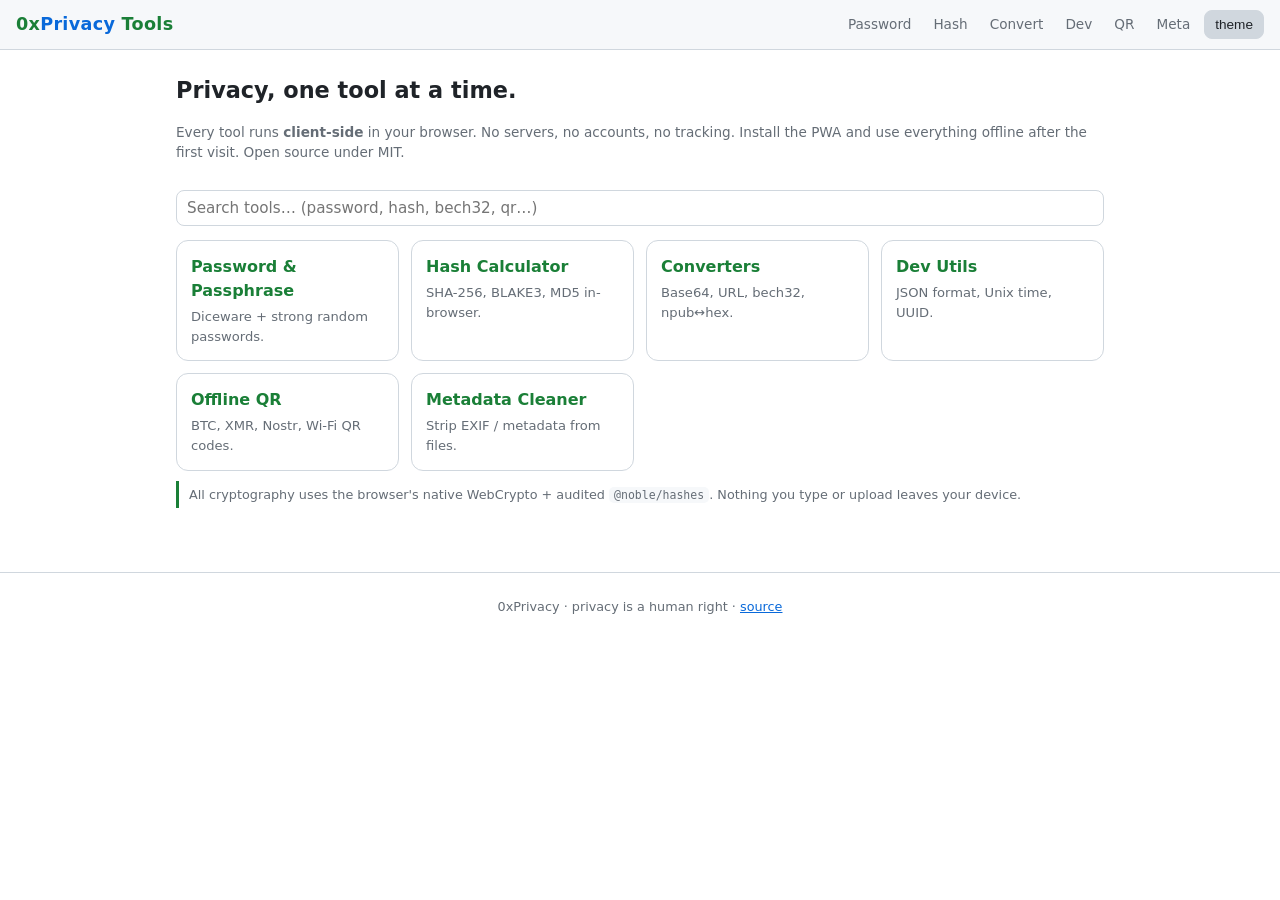
==== index.html @ 32b3b574 "0xPrivacy Tools MVP: 6 client-side privacy tools + PWA shell - Static, zero-backend architecture; al" ====
<!doctype html>
<html lang="en" data-theme="dark">
<head>
<meta charset="utf-8"/>
<meta name="viewport" content="width=device-width,initial-scale=1"/>
<meta name="theme-color" content="#0d1117"/>
<title>0xPrivacy Tools — privacy Swiss Army knife</title>
<link rel="manifest" href="./manifest.webmanifest"/>
<link rel="icon" href="./assets/img/icon.svg" type="image/svg+xml"/>
<link rel="stylesheet" href="./assets/css/shell.css"/>
<script src="./assets/js/shell.js" defer></script>
</head>
<body>
<header>
  <a class="brand" href="./index.html">0x<span>Privacy</span> Tools</a>
  <span class="offline-pill">offline</span>
  <nav>
    <a href="./tools/password/index.html">Password</a>
    <a href="./tools/hash/index.html">Hash</a>
    <a href="./tools/converters/index.html">Convert</a>
    <a href="./tools/devutils/index.html">Dev</a>
    <a href="./tools/qrcode/index.html">QR</a>
    <a href="./tools/metadata/index.html">Meta</a>
    <button class="btn" data-theme-toggle>theme</button>
  </nav>
</header>
<main>
  <h1>Privacy, one tool at a time.</h1>
  <p class="muted">Every tool runs <b>client-side</b> in your browser. No servers, no accounts, no tracking.
  Install the PWA and use everything offline after the first visit. Open source under MIT.</p>
  <input id="q" placeholder="Search tools… (password, hash, bech32, qr…)" style="margin:14px 0"/>
  <div class="grid" id="grid"></div>
  <div class="note">All cryptography uses the browser's native WebCrypto + audited <code>@noble/hashes</code>.
  Nothing you type or upload leaves your device.</div>
</main>
<footer>
  0xPrivacy · privacy is a human right · <a class="link" href="https://github.com/NostrDanish/0xPrivacy-tools">source</a>
</footer>
<script>
const TOOLS = [
  {t:'Password & Passphrase', d:'Diceware + strong random passwords.', u:'./tools/password/index.html', k:'password diceware passphrase entropy'},
  {t:'Hash Calculator', d:'SHA-256, BLAKE3, MD5 in-browser.', u:'./tools/hash/index.html', k:'hash sha256 blake3 md5 checksum'},
  {t:'Converters', d:'Base64, URL, bech32, npub↔hex.', u:'./tools/converters/index.html', k:'base64 url bech32 npub hex nostr convert'},
  {t:'Dev Utils', d:'JSON format, Unix time, UUID.', u:'./tools/devutils/index.html', k:'json format unix timestamp uuid developer'},
  {t:'Offline QR', d:'BTC, XMR, Nostr, Wi-Fi QR codes.', u:'./tools/qrcode/index.html', k:'qr qrcode bitcoin monero nostr wifi offline'},
  {t:'Metadata Cleaner', d:'Strip EXIF / metadata from files.', u:'./tools/metadata/index.html', k:'metadata exif strip image pdf privacy'}
];
const grid = document.getElementById('grid'), q = document.getElementById('q');
function render(list){
  grid.innerHTML = list.map(x=>`<a class="toolcard" href="${x.u}"><div class="t">${x.t}</div><div class="d">${x.d}</div></a>`).join('') || '<p class="muted">No tools match.</p>';
}
render(TOOLS);
q.addEventListener('input', ()=>{
  const s = q.value.toLowerCase();
  render(TOOLS.filter(x=>!s || (x.t+x.d+x.k).toLowerCase().includes(s)));
});
</script>
</body>
</html>
---- assets/css/shell.css ----
:root{
  --bg:#0d1117; --bg2:#161b22; --fg:#e6edf3; --muted:#8b949e;
  --accent:#7ee787; --accent2:#58a6ff; --border:#30363d; --danger:#f85149;
  --card:#161b22; --radius:12px; --maxw:960px;
}
:root[data-theme="light"]{
  --bg:#ffffff; --bg2:#f6f8fa; --fg:#1f2328; --muted:#656d76;
  --accent:#1a7f37; --accent2:#0969da; --border:#d0d7de; --card:#ffffff;
}
*{box-sizing:border-box}
body{margin:0;font-family:system-ui,-apple-system,Segoe UI,Roboto,sans-serif;
  background:var(--bg);color:var(--fg);line-height:1.5}
header{position:sticky;top:0;z-index:10;background:var(--bg2);border-bottom:1px solid var(--border);
  display:flex;align-items:center;gap:12px;padding:10px 16px;flex-wrap:wrap}
.brand{font-weight:700;font-size:1.1rem;color:var(--accent);text-decoration:none;letter-spacing:.3px}
.brand span{color:var(--accent2)}
nav{display:flex;gap:6px;flex-wrap:wrap;margin-left:auto}
nav a{color:var(--muted);text-decoration:none;font-size:.85rem;padding:4px 8px;border-radius:8px}
nav a:hover{background:var(--border);color:var(--fg)}
.btn{background:var(--border);color:var(--fg);border:1px solid var(--border);border-radius:8px;
  padding:6px 10px;cursor:pointer;font-size:.85rem}
.btn:hover{background:var(--accent);color:#04140a}
.btn.primary{background:var(--accent);color:#04140a;border-color:var(--accent)}
main{max-width:var(--maxw);margin:0 auto;padding:20px 16px 64px}
.card{background:var(--card);border:1px solid var(--border);border-radius:var(--radius);padding:16px;margin-bottom:16px}
h1{font-size:1.4rem;margin:.2em 0 .4em}
h2{font-size:1.05rem;margin:0 0 .5em;color:var(--accent)}
p,li{color:var(--fg)}
.muted{color:var(--muted);font-size:.85rem}
input,textarea,select{width:100%;background:var(--bg);color:var(--fg);border:1px solid var(--border);
  border-radius:8px;padding:8px 10px;font-size:.95rem;font-family:inherit}
textarea{font-family:ui-monospace,SFMono-Regular,Menlo,monospace;resize:vertical;min-height:90px}
label{display:block;font-size:.85rem;margin:10px 0 4px;color:var(--muted)}
.row{display:flex;gap:8px;flex-wrap:wrap;align-items:center}
.row>*{flex:1;min-width:120px}
.grid{display:grid;grid-template-columns:repeat(auto-fill,minmax(220px,1fr));gap:12px}
.toolcard{display:block;text-decoration:none;color:var(--fg);background:var(--card);
  border:1px solid var(--border);border-radius:var(--radius);padding:14px;transition:.15s}
.toolcard:hover{border-color:var(--accent);transform:translateY(-2px)}
.toolcard .t{font-weight:600;color:var(--accent)}
.toolcard .d{font-size:.82rem;color:var(--muted);margin-top:4px}
code{background:var(--bg2);padding:1px 5px;border-radius:5px;font-size:.9em}
.output{background:var(--bg);border:1px solid var(--border);border-radius:8px;padding:10px;
  font-family:ui-monospace,monospace;font-size:.9rem;word-break:break-all;white-space:pre-wrap;min-height:40px}
.badge{display:inline-block;font-size:.7rem;padding:2px 6px;border-radius:6px;background:var(--bg2);
  border:1px solid var(--border);color:var(--muted);margin-left:6px}
footer{text-align:center;color:var(--muted);font-size:.8rem;padding:24px;border-top:1px solid var(--border)}
a.link{color:var(--accent2)}
.copy{position:relative}
.copybtn{position:absolute;top:6px;right:6px;font-size:.75rem;padding:2px 8px}
.note{font-size:.8rem;color:var(--muted);border-left:3px solid var(--accent);padding:4px 10px;margin-top:10px}
.offline-pill{font-size:.7rem;padding:2px 8px;border-radius:99px;background:var(--accent);color:#04140a;display:none}
body.offline .offline-pill{display:inline-block}
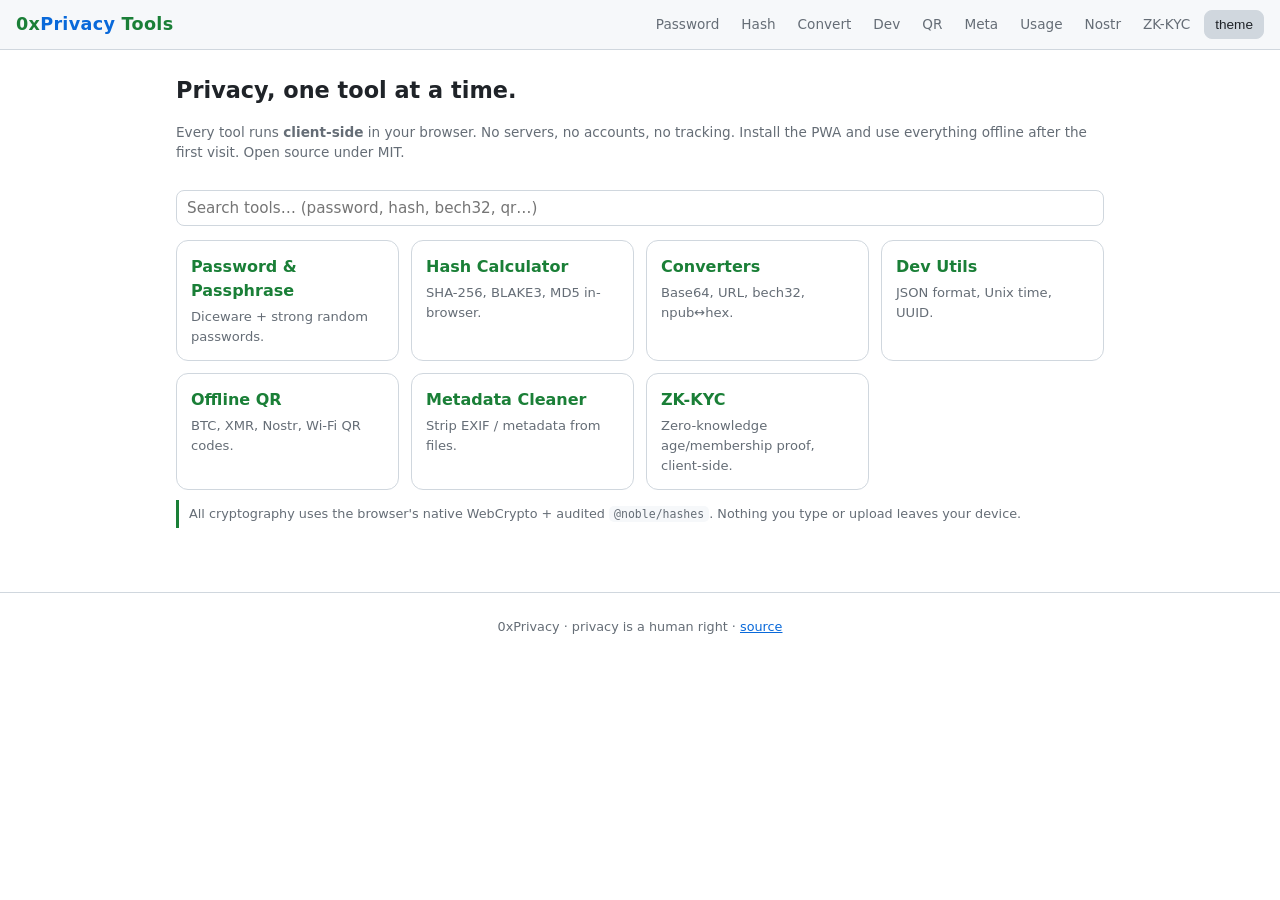
==== commit cbbe1c51: "Add ZK-KYC zero-knowledge age/membership proof tool + hub entry" ====
--- a/index.html
+++ b/index.html
@@ -21,6 +21,9 @@
     <a href="./tools/devutils/index.html">Dev</a>
     <a href="./tools/qrcode/index.html">QR</a>
     <a href="./tools/metadata/index.html">Meta</a>
+    <a href="./tools/analytics/index.html">Usage</a>
+    <a href="./tools/nostr/index.html">Nostr</a>
+    <a href="./tools/zk-kyc/index.html">ZK-KYC</a>
     <button class="btn" data-theme-toggle>theme</button>
   </nav>
 </header>
@@ -43,7 +46,8 @@
   {t:'Converters', d:'Base64, URL, bech32, npub↔hex.', u:'./tools/converters/index.html', k:'base64 url bech32 npub hex nostr convert'},
   {t:'Dev Utils', d:'JSON format, Unix time, UUID.', u:'./tools/devutils/index.html', k:'json format unix timestamp uuid developer'},
   {t:'Offline QR', d:'BTC, XMR, Nostr, Wi-Fi QR codes.', u:'./tools/qrcode/index.html', k:'qr qrcode bitcoin monero nostr wifi offline'},
-  {t:'Metadata Cleaner', d:'Strip EXIF / metadata from files.', u:'./tools/metadata/index.html', k:'metadata exif strip image pdf privacy'}
+  {t:'Metadata Cleaner', d:'Strip EXIF / metadata from files.', u:'./tools/metadata/index.html', k:'metadata exif strip image pdf privacy'},
+  {t:'ZK-KYC', d:'Zero-knowledge age/membership proof, client-side.', u:'./tools/zk-kyc/index.html', k:'zk zero knowledge kyc age proof privacy snark'}
 ];
 const grid = document.getElementById('grid'), q = document.getElementById('q');
 function render(list){
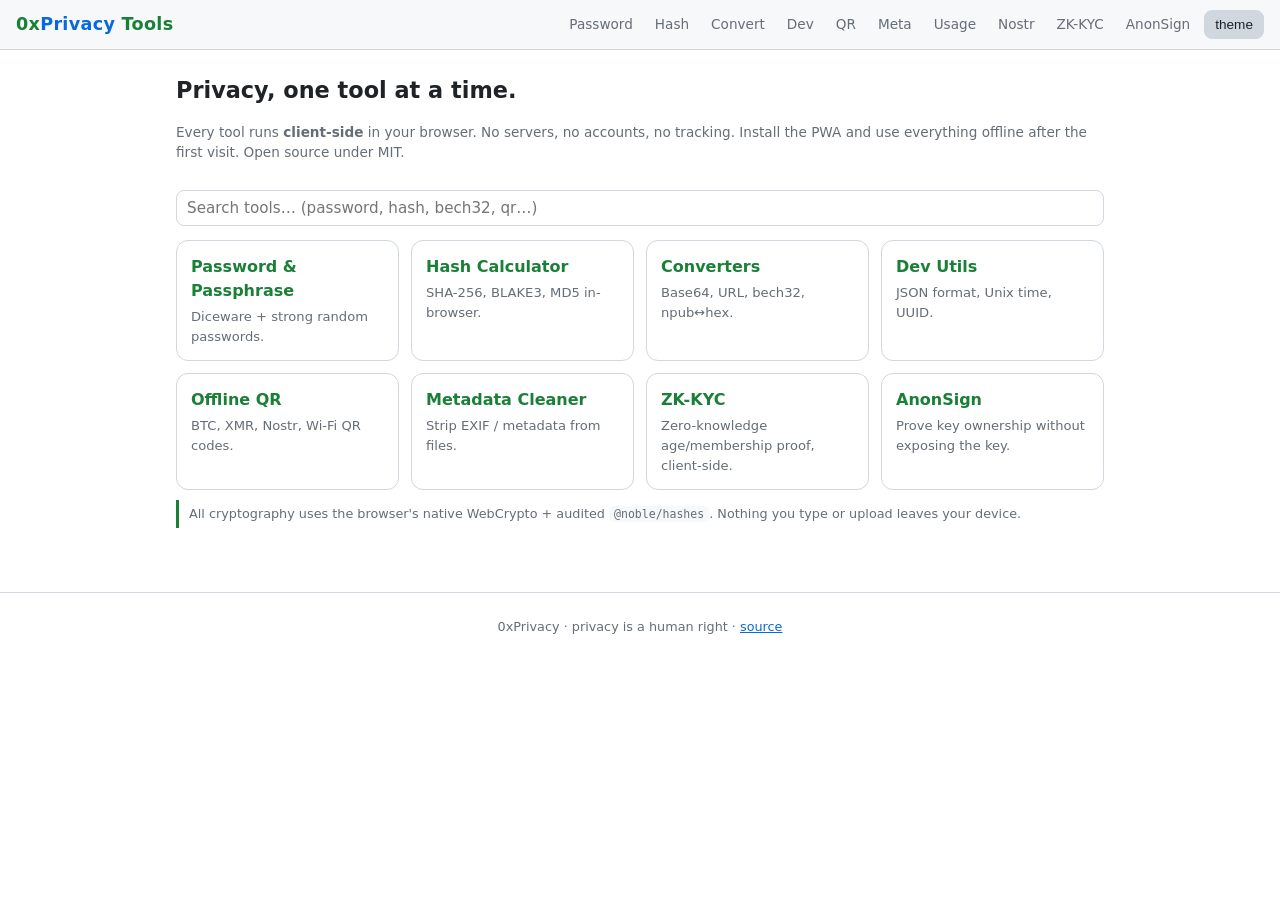
==== commit 943fdad6: "Add AnonSign ZK key-ownership proof tool + hub entry" ====
--- a/index.html
+++ b/index.html
@@ -24,6 +24,7 @@
     <a href="./tools/analytics/index.html">Usage</a>
     <a href="./tools/nostr/index.html">Nostr</a>
     <a href="./tools/zk-kyc/index.html">ZK-KYC</a>
+    <a href="./tools/anonsign/index.html">AnonSign</a>
     <button class="btn" data-theme-toggle>theme</button>
   </nav>
 </header>
@@ -47,7 +48,8 @@
   {t:'Dev Utils', d:'JSON format, Unix time, UUID.', u:'./tools/devutils/index.html', k:'json format unix timestamp uuid developer'},
   {t:'Offline QR', d:'BTC, XMR, Nostr, Wi-Fi QR codes.', u:'./tools/qrcode/index.html', k:'qr qrcode bitcoin monero nostr wifi offline'},
   {t:'Metadata Cleaner', d:'Strip EXIF / metadata from files.', u:'./tools/metadata/index.html', k:'metadata exif strip image pdf privacy'},
-  {t:'ZK-KYC', d:'Zero-knowledge age/membership proof, client-side.', u:'./tools/zk-kyc/index.html', k:'zk zero knowledge kyc age proof privacy snark'}
+  {t:'ZK-KYC', d:'Zero-knowledge age/membership proof, client-side.', u:'./tools/zk-kyc/index.html', k:'zk zero knowledge kyc age proof privacy snark'},
+  {t:'AnonSign', d:'Prove key ownership without exposing the key.', u:'./tools/anonsign/index.html', k:'zk anonymous signature schnorr nostr key proof'}
 ];
 const grid = document.getElementById('grid'), q = document.getElementById('q');
 function render(list){
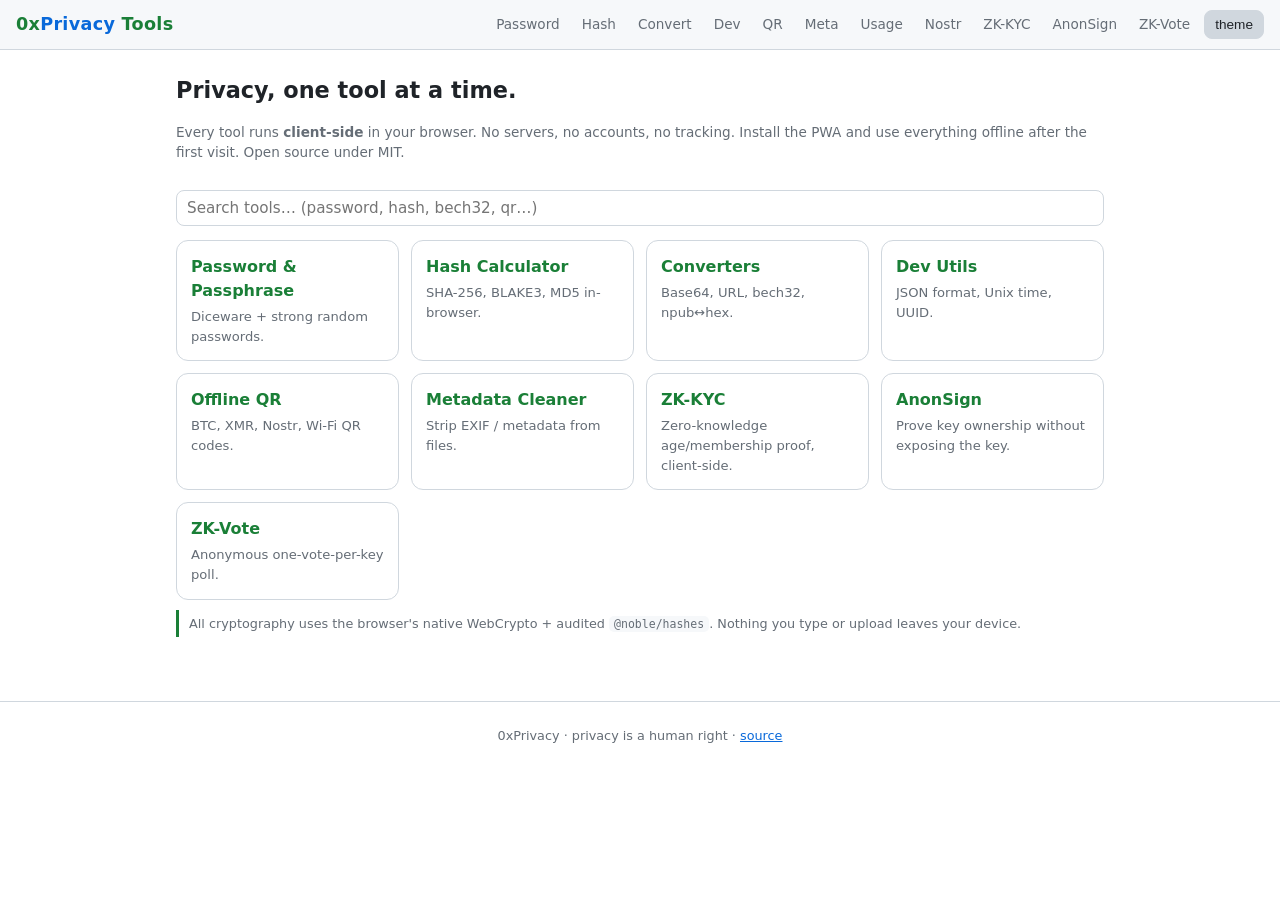
==== commit 78998aa6: "Add ZK-Vote anonymous one-vote-per-key poll tool + hub entry" ====
--- a/index.html
+++ b/index.html
@@ -25,6 +25,7 @@
     <a href="./tools/nostr/index.html">Nostr</a>
     <a href="./tools/zk-kyc/index.html">ZK-KYC</a>
     <a href="./tools/anonsign/index.html">AnonSign</a>
+    <a href="./tools/zk-vote/index.html">ZK-Vote</a>
     <button class="btn" data-theme-toggle>theme</button>
   </nav>
 </header>
@@ -49,7 +50,8 @@
   {t:'Offline QR', d:'BTC, XMR, Nostr, Wi-Fi QR codes.', u:'./tools/qrcode/index.html', k:'qr qrcode bitcoin monero nostr wifi offline'},
   {t:'Metadata Cleaner', d:'Strip EXIF / metadata from files.', u:'./tools/metadata/index.html', k:'metadata exif strip image pdf privacy'},
   {t:'ZK-KYC', d:'Zero-knowledge age/membership proof, client-side.', u:'./tools/zk-kyc/index.html', k:'zk zero knowledge kyc age proof privacy snark'},
-  {t:'AnonSign', d:'Prove key ownership without exposing the key.', u:'./tools/anonsign/index.html', k:'zk anonymous signature schnorr nostr key proof'}
+  {t:'AnonSign', d:'Prove key ownership without exposing the key.', u:'./tools/anonsign/index.html', k:'zk anonymous signature schnorr nostr key proof'},
+  {t:'ZK-Vote', d:'Anonymous one-vote-per-key poll.', u:'./tools/zk-vote/index.html', k:'zk vote anonymous poll nostr nullifier democracy'}
 ];
 const grid = document.getElementById('grid'), q = document.getElementById('q');
 function render(list){
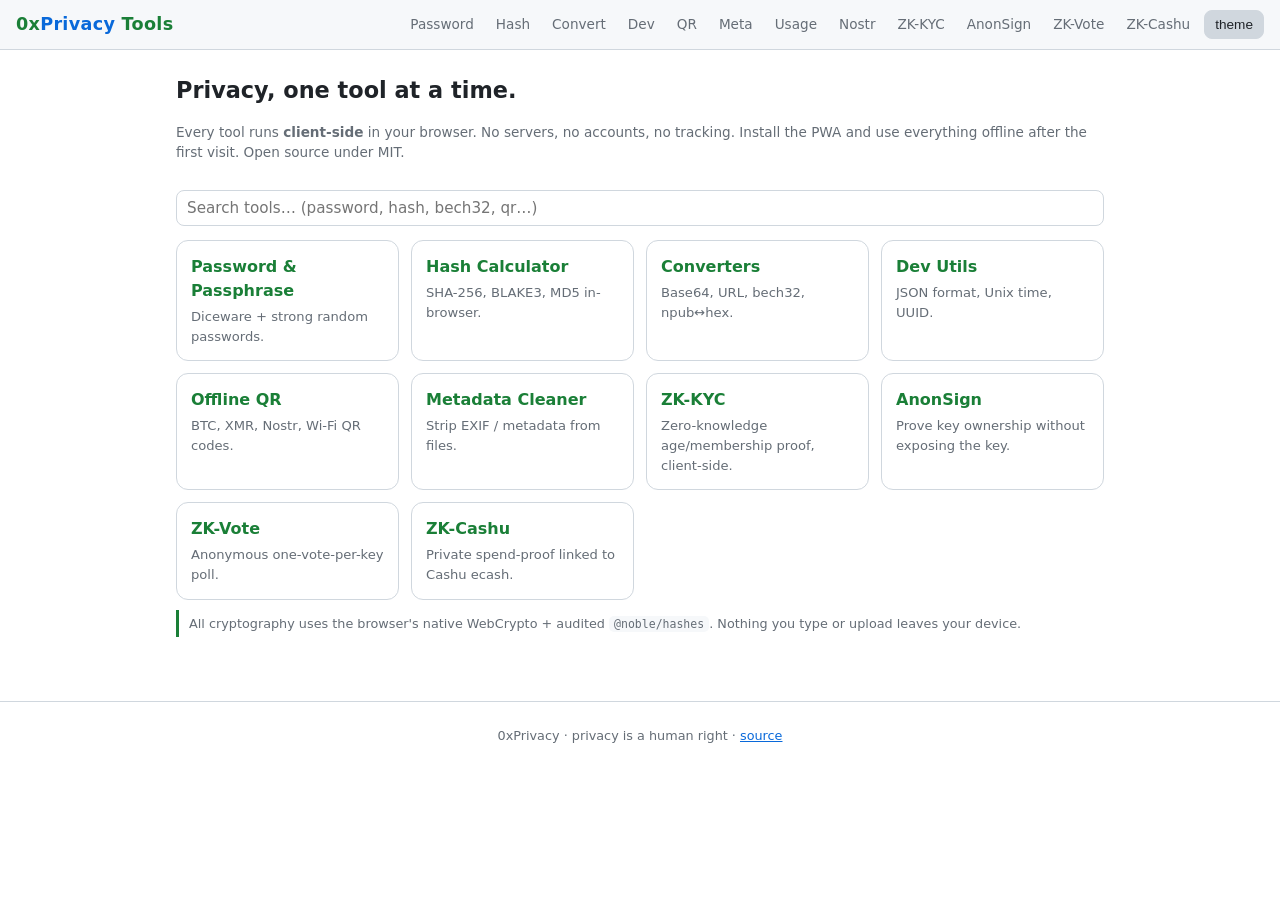
==== commit 3cba2e64: "Add ZK-Cashu private spend-proof linked to ecash + hub entry" ====
--- a/index.html
+++ b/index.html
@@ -26,6 +26,7 @@
     <a href="./tools/zk-kyc/index.html">ZK-KYC</a>
     <a href="./tools/anonsign/index.html">AnonSign</a>
     <a href="./tools/zk-vote/index.html">ZK-Vote</a>
+    <a href="./tools/zk-cashu/index.html">ZK-Cashu</a>
     <button class="btn" data-theme-toggle>theme</button>
   </nav>
 </header>
@@ -51,7 +52,8 @@
   {t:'Metadata Cleaner', d:'Strip EXIF / metadata from files.', u:'./tools/metadata/index.html', k:'metadata exif strip image pdf privacy'},
   {t:'ZK-KYC', d:'Zero-knowledge age/membership proof, client-side.', u:'./tools/zk-kyc/index.html', k:'zk zero knowledge kyc age proof privacy snark'},
   {t:'AnonSign', d:'Prove key ownership without exposing the key.', u:'./tools/anonsign/index.html', k:'zk anonymous signature schnorr nostr key proof'},
-  {t:'ZK-Vote', d:'Anonymous one-vote-per-key poll.', u:'./tools/zk-vote/index.html', k:'zk vote anonymous poll nostr nullifier democracy'}
+  {t:'ZK-Vote', d:'Anonymous one-vote-per-key poll.', u:'./tools/zk-vote/index.html', k:'zk vote anonymous poll nostr nullifier democracy'},
+  {t:'ZK-Cashu', d:'Private spend-proof linked to Cashu ecash.', u:'./tools/zk-cashu/index.html', k:'zk cashu ecash spend proof privacy mint nullifier'}
 ];
 const grid = document.getElementById('grid'), q = document.getElementById('q');
 function render(list){
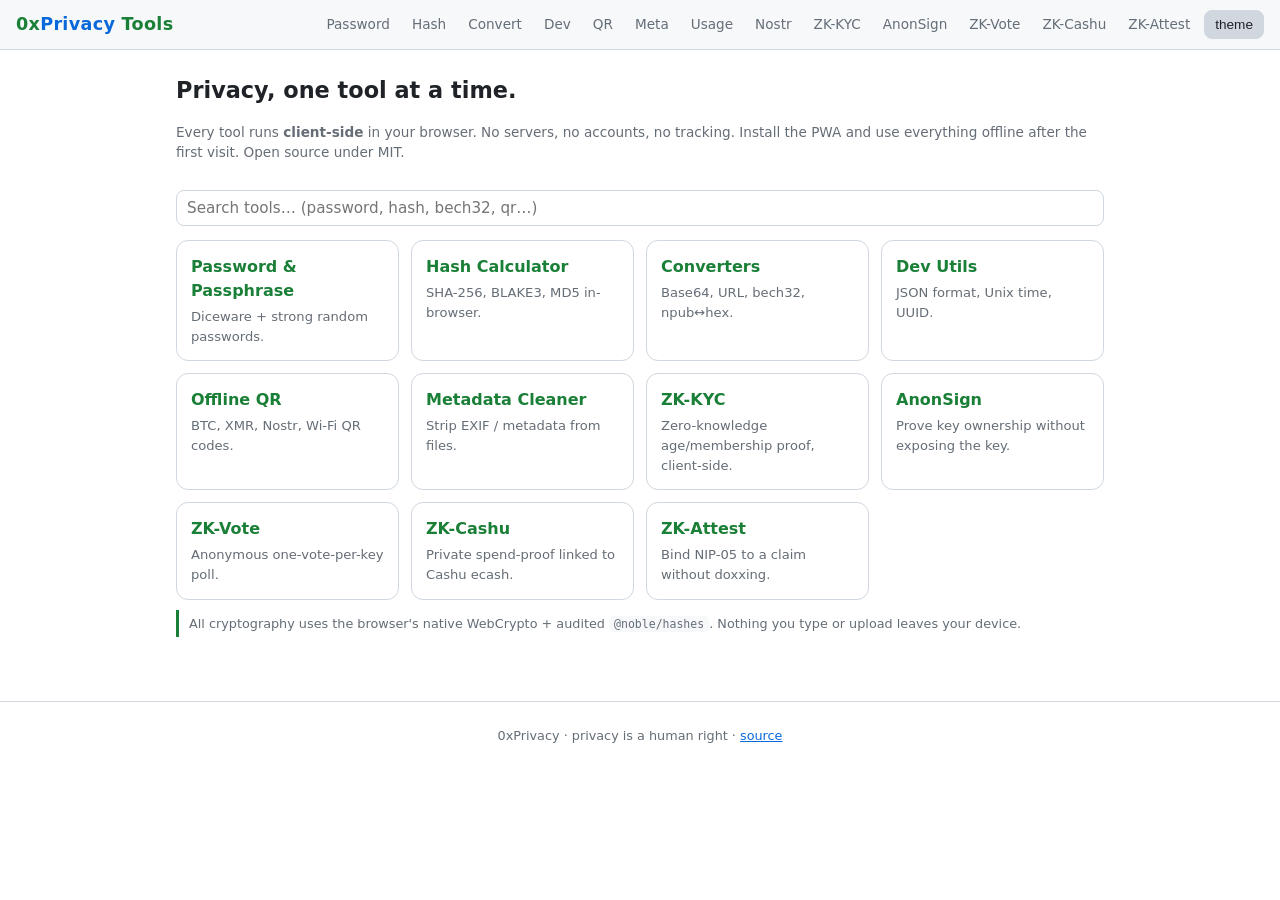
==== commit 86c115f6: "Add ZK-Attest bind NIP-05 to claim without doxxing + hub entry" ====
--- a/index.html
+++ b/index.html
@@ -27,6 +27,7 @@
     <a href="./tools/anonsign/index.html">AnonSign</a>
     <a href="./tools/zk-vote/index.html">ZK-Vote</a>
     <a href="./tools/zk-cashu/index.html">ZK-Cashu</a>
+    <a href="./tools/zk-attest/index.html">ZK-Attest</a>
     <button class="btn" data-theme-toggle>theme</button>
   </nav>
 </header>
@@ -53,7 +54,8 @@
   {t:'ZK-KYC', d:'Zero-knowledge age/membership proof, client-side.', u:'./tools/zk-kyc/index.html', k:'zk zero knowledge kyc age proof privacy snark'},
   {t:'AnonSign', d:'Prove key ownership without exposing the key.', u:'./tools/anonsign/index.html', k:'zk anonymous signature schnorr nostr key proof'},
   {t:'ZK-Vote', d:'Anonymous one-vote-per-key poll.', u:'./tools/zk-vote/index.html', k:'zk vote anonymous poll nostr nullifier democracy'},
-  {t:'ZK-Cashu', d:'Private spend-proof linked to Cashu ecash.', u:'./tools/zk-cashu/index.html', k:'zk cashu ecash spend proof privacy mint nullifier'}
+  {t:'ZK-Cashu', d:'Private spend-proof linked to Cashu ecash.', u:'./tools/zk-cashu/index.html', k:'zk cashu ecash spend proof privacy mint nullifier'},
+  {t:'ZK-Attest', d:'Bind NIP-05 to a claim without doxxing.', u:'./tools/zk-attest/index.html', k:'zk attest nip05 claim identity privacy proof'}
 ];
 const grid = document.getElementById('grid'), q = document.getElementById('q');
 function render(list){
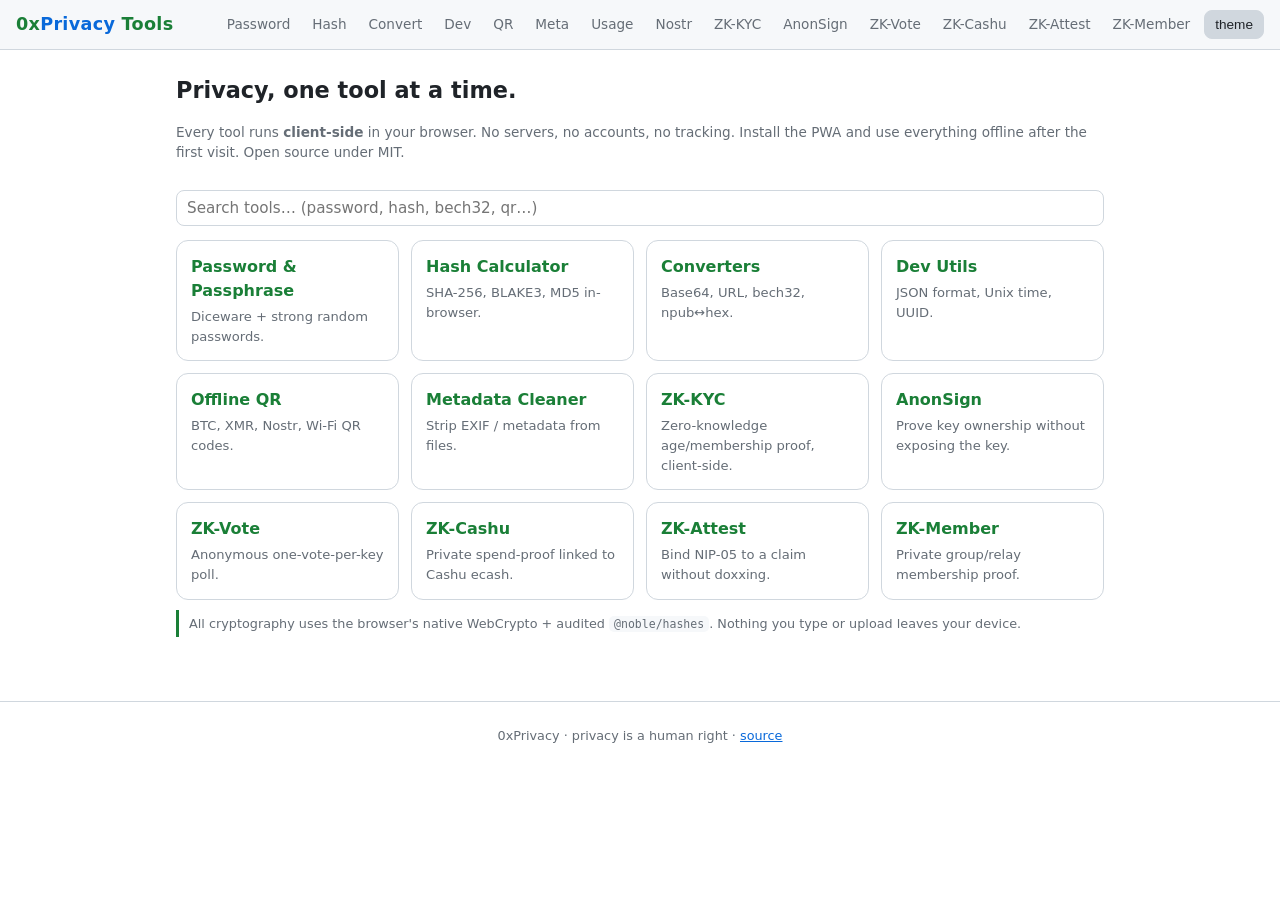
==== commit 6bc1981e: "Add ZK-Member private group/relay membership proof + hub entry" ====
--- a/index.html
+++ b/index.html
@@ -28,6 +28,7 @@
     <a href="./tools/zk-vote/index.html">ZK-Vote</a>
     <a href="./tools/zk-cashu/index.html">ZK-Cashu</a>
     <a href="./tools/zk-attest/index.html">ZK-Attest</a>
+    <a href="./tools/zk-membership-proof/index.html">ZK-Member</a>
     <button class="btn" data-theme-toggle>theme</button>
   </nav>
 </header>
@@ -55,7 +56,8 @@
   {t:'AnonSign', d:'Prove key ownership without exposing the key.', u:'./tools/anonsign/index.html', k:'zk anonymous signature schnorr nostr key proof'},
   {t:'ZK-Vote', d:'Anonymous one-vote-per-key poll.', u:'./tools/zk-vote/index.html', k:'zk vote anonymous poll nostr nullifier democracy'},
   {t:'ZK-Cashu', d:'Private spend-proof linked to Cashu ecash.', u:'./tools/zk-cashu/index.html', k:'zk cashu ecash spend proof privacy mint nullifier'},
-  {t:'ZK-Attest', d:'Bind NIP-05 to a claim without doxxing.', u:'./tools/zk-attest/index.html', k:'zk attest nip05 claim identity privacy proof'}
+  {t:'ZK-Attest', d:'Bind NIP-05 to a claim without doxxing.', u:'./tools/zk-attest/index.html', k:'zk attest nip05 claim identity privacy proof'},
+  {t:'ZK-Member', d:'Private group/relay membership proof.', u:'./tools/zk-membership-proof/index.html', k:'zk membership merkle group relay access privacy proof'}
 ];
 const grid = document.getElementById('grid'), q = document.getElementById('q');
 function render(list){
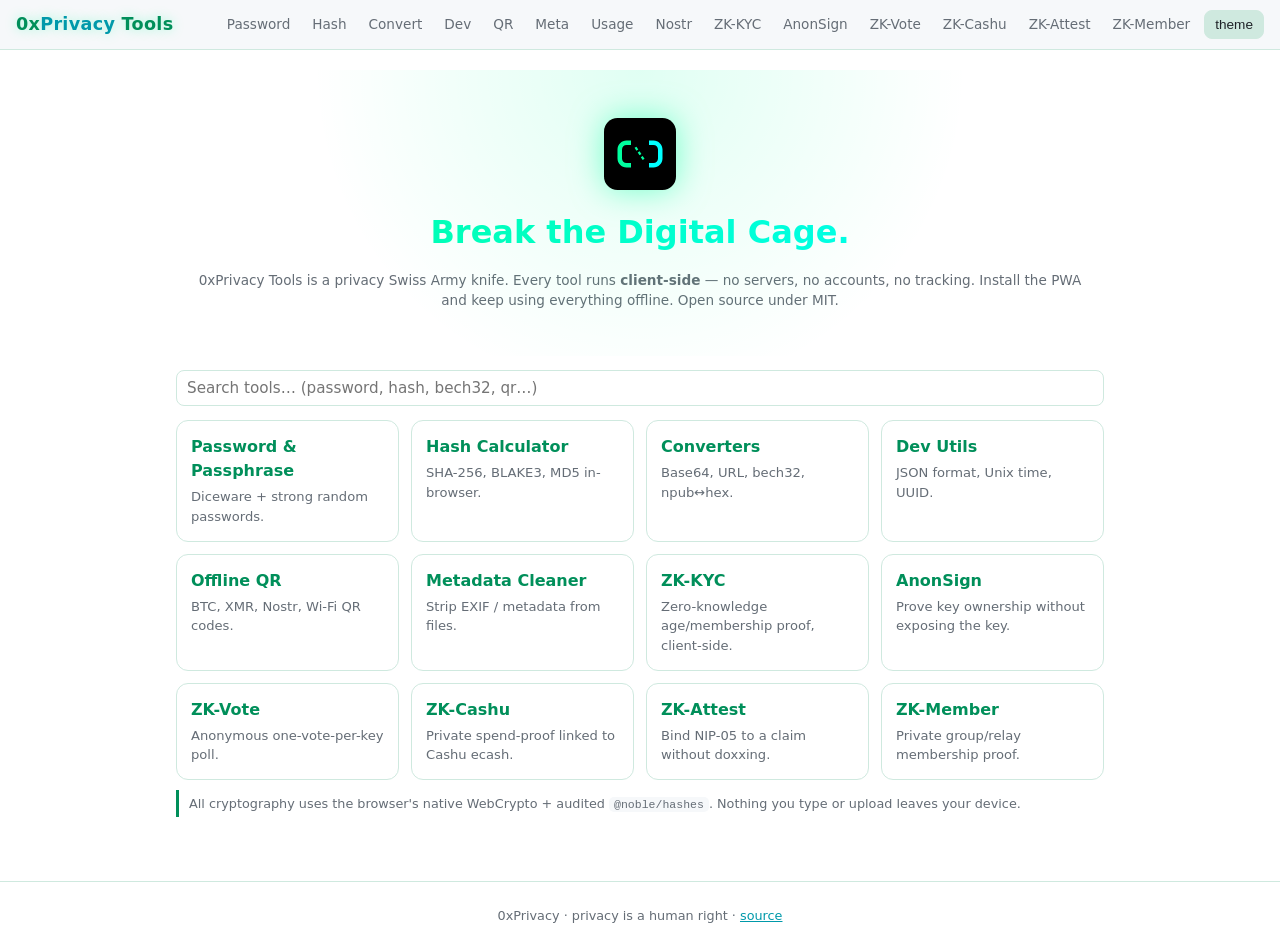
==== commit a133318b: "brand: align to 0xPrivacy real identity (black/#00ff9f/#00ffff, broken-chain mark, hero)" ====
--- a/index.html
+++ b/index.html
@@ -9,6 +9,12 @@
 <link rel="icon" href="./assets/img/icon.svg" type="image/svg+xml"/>
 <link rel="stylesheet" href="./assets/css/shell.css"/>
 <script src="./assets/js/shell.js" defer></script>
+<style>
+.hero{position:relative;text-align:center;padding:48px 20px 32px;overflow:hidden}
+.hero-glow{position:absolute;inset:0;background:radial-gradient(circle at 50% 0%,rgba(0,255,159,.12),transparent 60%);pointer-events:none}
+.hero-mark{width:72px;height:72px;filter:drop-shadow(0 0 16px rgba(0,255,159,.5));margin-bottom:8px}
+.hero h1{font-size:2rem;margin:.1em 0 .3em;background:linear-gradient(90deg,#00ff9f,#00ffff);-webkit-background-clip:text;background-clip:text;-webkit-text-fill-color:transparent}
+</style>
 </head>
 <body>
 <header>
@@ -33,9 +39,17 @@
   </nav>
 </header>
 <main>
-  <h1>Privacy, one tool at a time.</h1>
-  <p class="muted">Every tool runs <b>client-side</b> in your browser. No servers, no accounts, no tracking.
-  Install the PWA and use everything offline after the first visit. Open source under MIT.</p>
+  <section class="hero">
+    <div class="hero-glow"></div>
+    <svg class="hero-mark" viewBox="0 0 64 64" aria-hidden="true">
+      <rect width="64" height="64" rx="12" fill="#000"/>
+      <path d="M12 28c0-4.4 3.6-8 8-8h4v4h-4c-2.2 0-4 1.8-4 4v8c0 2.2 1.8 4 4 4h4v4h-4c-4.4 0-8-3.6-8-8v-8z" fill="#00ff9f"/>
+      <path d="M52 36c0 4.4-3.6 8-8 8h-4v-4h4c2.2 0 4-1.8 4-4v-8c0-2.2-1.8-4-4-4h-4v-4h4c4.4 0 8 3.6 8 8v8z" fill="#00ffff"/>
+      <line x1="28" y1="26" x2="36" y2="38" stroke="#00ff9f" stroke-width="2" stroke-dasharray="3 2"/>
+    </svg>
+    <h1>Break the Digital Cage.</h1>
+    <p class="muted">0xPrivacy Tools is a privacy Swiss Army knife. Every tool runs <b>client-side</b> — no servers, no accounts, no tracking. Install the PWA and keep using everything offline. Open source under MIT.</p>
+  </section>
   <input id="q" placeholder="Search tools… (password, hash, bech32, qr…)" style="margin:14px 0"/>
   <div class="grid" id="grid"></div>
   <div class="note">All cryptography uses the browser's native WebCrypto + audited <code>@noble/hashes</code>.
--- a/assets/css/shell.css
+++ b/assets/css/shell.css
@@ -1,18 +1,18 @@
 :root{
-  --bg:#0d1117; --bg2:#161b22; --fg:#e6edf3; --muted:#8b949e;
-  --accent:#7ee787; --accent2:#58a6ff; --border:#30363d; --danger:#f85149;
+  --bg:#000000; --bg2:#0a0e0a; --fg:#e6ffe6; --muted:#6f8f7f;
+  --accent:#00ff9f; --accent2:#00ffff; --border:#1c3a2e; --danger:#ff5d5d;
   --card:#161b22; --radius:12px; --maxw:960px;
 }
 :root[data-theme="light"]{
   --bg:#ffffff; --bg2:#f6f8fa; --fg:#1f2328; --muted:#656d76;
-  --accent:#1a7f37; --accent2:#0969da; --border:#d0d7de; --card:#ffffff;
+  --accent:#008f5a; --accent2:#0099aa; --border:#cfe9df; --card:#ffffff;
 }
 *{box-sizing:border-box}
-body{margin:0;font-family:system-ui,-apple-system,Segoe UI,Roboto,sans-serif;
+body{margin:0;font-family:"Space Grotesk",system-ui,-apple-system,Segoe UI,Roboto,sans-serif;
   background:var(--bg);color:var(--fg);line-height:1.5}
 header{position:sticky;top:0;z-index:10;background:var(--bg2);border-bottom:1px solid var(--border);
   display:flex;align-items:center;gap:12px;padding:10px 16px;flex-wrap:wrap}
-.brand{font-weight:700;font-size:1.1rem;color:var(--accent);text-decoration:none;letter-spacing:.3px}
+.brand{font-weight:700;font-size:1.1rem;color:var(--accent);text-decoration:none;letter-spacing:.3px;text-shadow:0 0 12px rgba(0,255,159,.35)}
 .brand span{color:var(--accent2)}
 nav{display:flex;gap:6px;flex-wrap:wrap;margin-left:auto}
 nav a{color:var(--muted);text-decoration:none;font-size:.85rem;padding:4px 8px;border-radius:8px}
